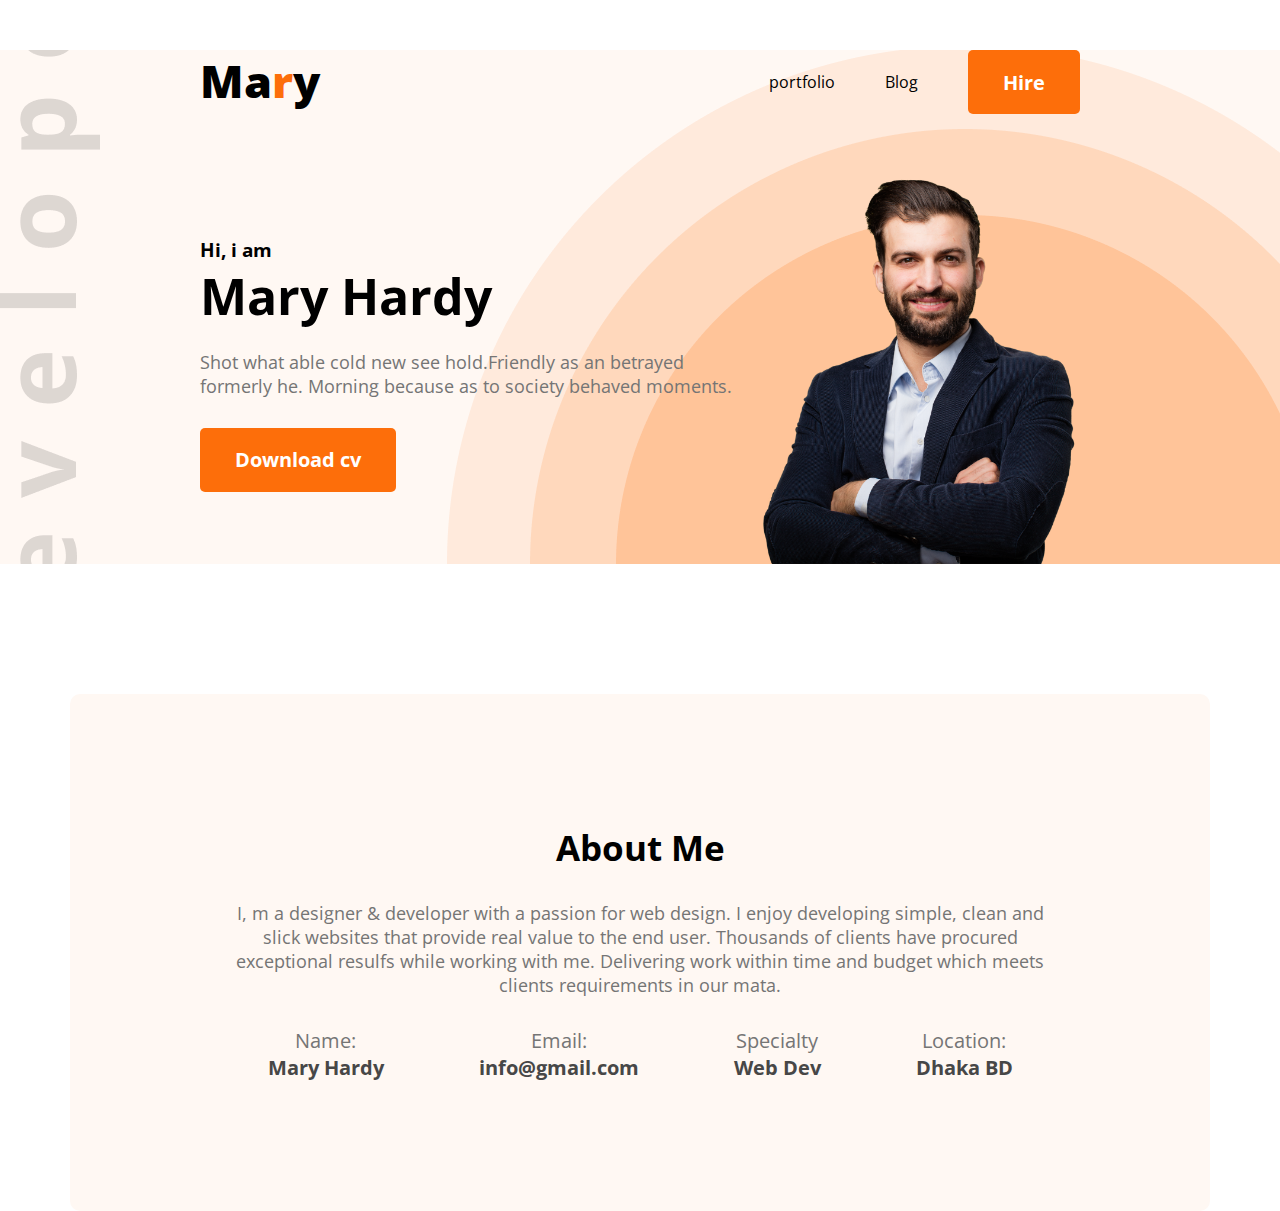
==== inex.html @ 43debe30 "added header and about section" ====
<!DOCTYPE html>
<html lang="en">
<head>
    <meta charset="UTF-8">
    <meta http-equiv="X-UA-Compatible" content="IE=edge">
    <meta name="viewport" content="width=device-width, initial-scale=1.0">
    <title>Developer portfolio</title>
    <link rel="stylesheet" href="styles/portfolio.css">
    
    <link rel="preconnect" href="https://fonts.googleapis.com"><link rel="preconnect" href="https://fonts.gstatic.com" crossorigin><link href="https://fonts.googleapis.com/css2?family=Open+Sans:ital@1&display=swap" rel="stylesheet">
</head>
<body>
    <header class="header">
        <nav>
            <h2 class="nav-title">Ma<span class="text-primary">r</span>y</h2>
            <ul>
                <li>portfolio</li>
                <li>Blog</li>
                <li><button class="btn-primary">Hire</button></li>
            </ul>
        </nav>

        <!-- header banner -->
        <div class="banner">
            <div>
<h3 class="banner-sub title">Hi, i am</h3>
<h1 class="banner-title">Mary Hardy</h1>
<p class="banner-description">Shot what able cold new see hold.Friendly as an betrayed formerly he. Morning because as to society behaved moments.</p>
<button class="btn-primary">Download cv</button>

        </div>
        <img src="images/hardy.png" alt="" height="400" width="600">
    </div>
    </header>
<main>
<section class="about">
    <h3 class="section-title">About Me</h3>
    <p class="section-description">I, m a designer & developer with a passion for web design. I enjoy developing simple, clean and slick websites that provide real value to the end user. Thousands of clients have procured exceptional resulfs while working with me. Delivering work within time and budget which meets clients requirements in our mata.</p>

    <div class="about-info-container">
        <div class="about-info">
            <p class="info-title">Name:</p>
            <P class="info-description">Mary Hardy</P>
        </div>
        <div class="about-info">
            <p class="info-title">Email:</p>
            <P class="info-description">info@gmail.com</P>
        </div>
        <div class="about-info">
            <p class="info-title">Specialty</p>
            <P class="info-description">Web Dev</P>
        </div>
        <div class="about-info">
            <p class="info-title">Location:</p>
            <P class="info-description">Dhaka BD</P>
        </div>


    </div>


</section>
</main>

<footer>


</footer>

</body>
</html>
---- styles/portfolio.css ----
* {
    margin: 0;
    font-family: 'Open Sans', sans-serif;
}


.text-primary {
    color: #FD6E0A;
}

.btn-primary {
    color: #FFFFFF;
    font-weight: 700;
    border: 0;
    padding: 18px 35px;
    font-size: 20px;
    height: 64px;
    background: #FD6E0A;
    border-radius: 5px;
}

.header {
    background: #FFF8F3;
    background-image: url('../images/header_bg.png'), url('../images/developer.png');
    background-repeat: no-repeat;
    background-position: bottom right, left;

}

/* header and navigation styles  */
nav {
    display: flex;
    justify-content: space-between;
    margin: 50px 200px;
}

.nav-title {

    font-weight: 800;
    font-size: 45px;
}

nav ul {
    display: flex;
    align-items: center;
}

nav li {
    list-style: none;
    margin-left: 50px;
}

/* banner style */
.banner {
    display: flex;
    align-items: center;
    margin: 0 200px;
}

.banner-title {
    font-weight: 700;
    font-size: 50px;
    margin-bottom: 20px;
}

.banner-sub title {
    font-weight: 600;
    font-size: 45px;

}

.banner-description {
    color: #757575;
    font-size: 18px;
    margin-bottom: 30px;

}

/* main section */
main {
    max-width: 1140px;
    margin: 0 auto;
}

/* about section title */

.about {
    text-align: center;
    margin-top: 130px;
    background: #FFF8F3;
    border-radius: 10px;
    padding: 130px 150px;
}

.section-title {

    margin-bottom: 30px;
    font-weight: 700;
    font-size: 35px;
}

.section-description {

    color: #757575;
    font-size: 18px;
    margin-bottom: 30px;
}

.about-info-container {
    display: flex;
    justify-content: space-around;
}

.about .info-title {
    font-size: 20px;
    color: #757575;
}

.info-description {
    font-weight: 700;
    font-size: 20px;
    color: #474747;
}
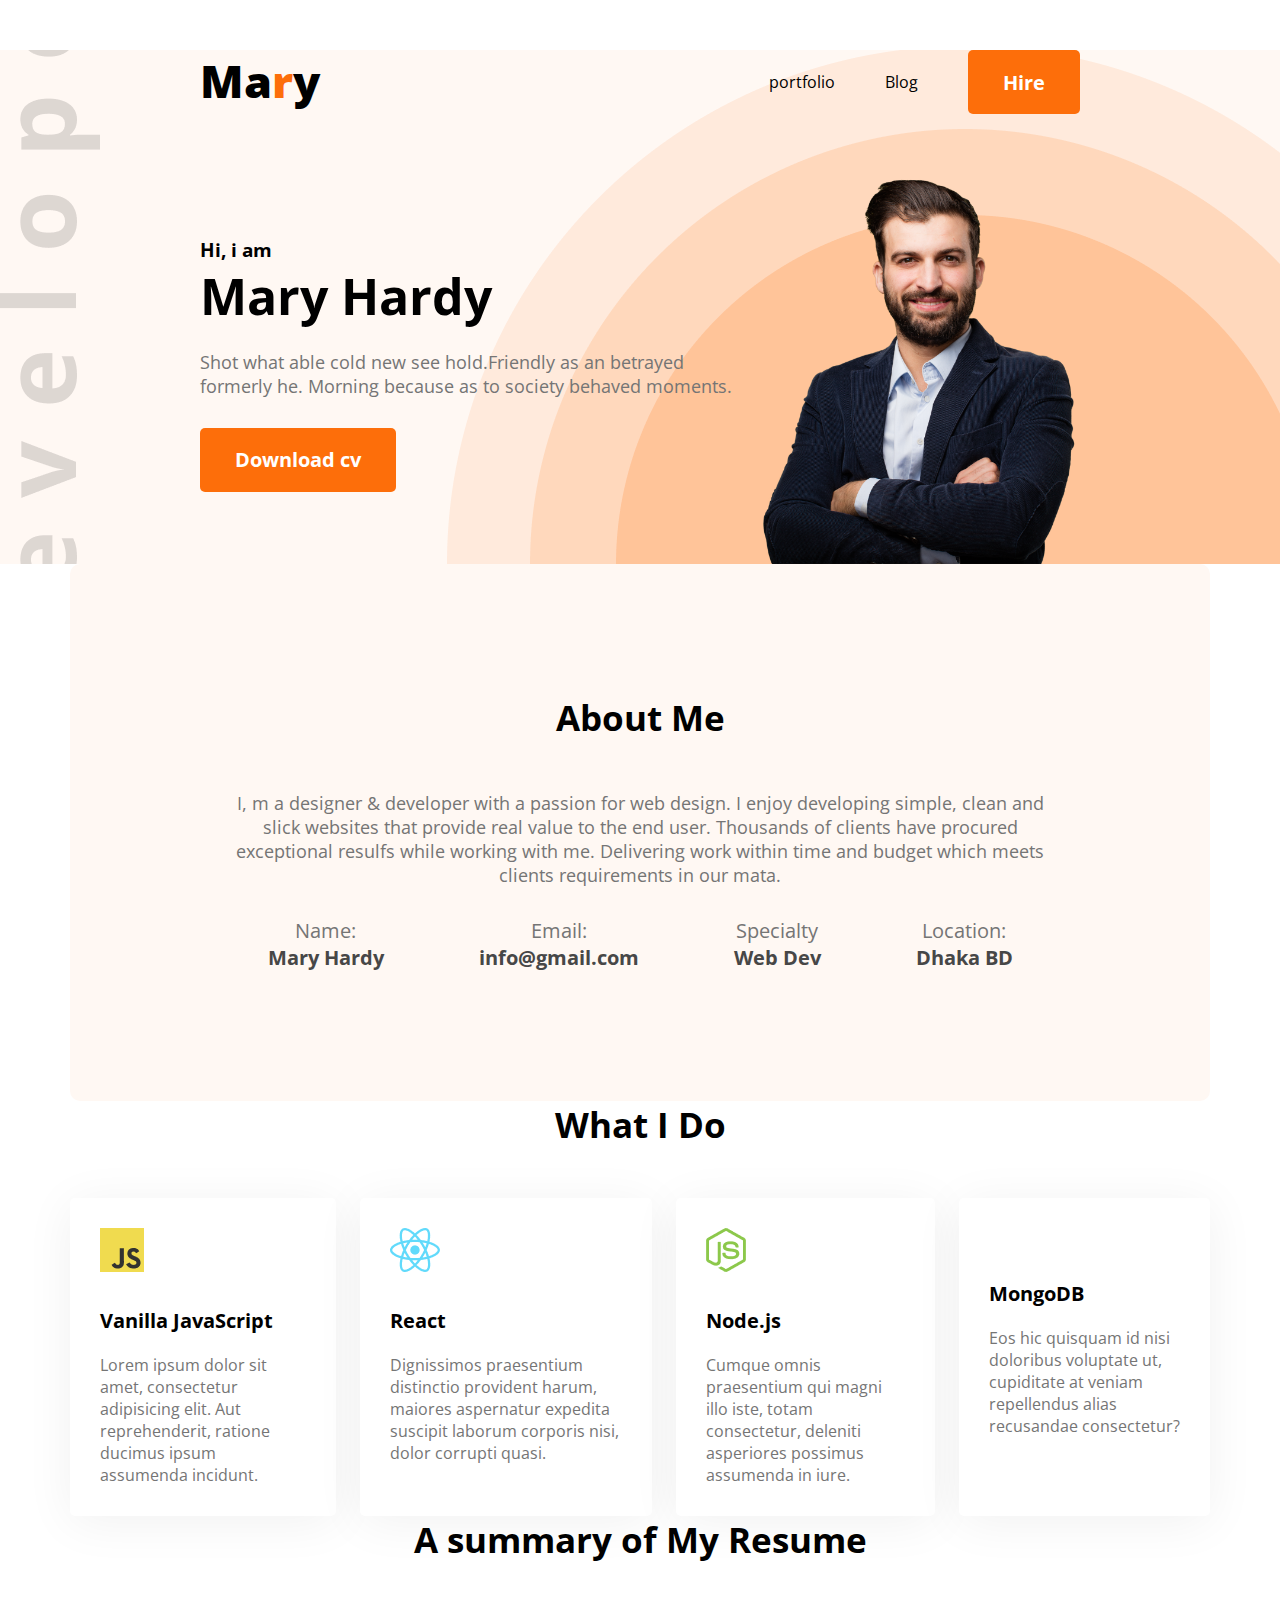
==== commit db3e4161: "added skill content" ====
--- a/inex.html
+++ b/inex.html
@@ -58,6 +58,39 @@
 
     </div>
 
+</section>
+<!-- what i do section -->
+<section class="what-i-do">
+<h3 class="section-title">What I Do</h3>
+<!-- .skills-containers>.skill*4>image+p.skill-title+p.skill-description>lorem15 -->
+<div class="skills-containers">
+    <div class="skill">
+        <img src="images/icons/js.png" alt="">
+        <p class="skill-title">Vanilla JavaScript</p>
+        <p class="skill-description">Lorem ipsum dolor sit amet, consectetur adipisicing elit. Aut reprehenderit, ratione ducimus ipsum assumenda incidunt.</p>
+    </div>
+    <div class="skill">
+        <img src="images/icons/react.png" alt="">
+        <p class="skill-title">React</p>
+        <p class="skill-description">Dignissimos praesentium distinctio provident harum, maiores aspernatur expedita suscipit laborum corporis nisi, dolor corrupti quasi.</p>
+    </div>
+    <div class="skill">
+        <img src="images/icons/nodejs.png" alt="">
+        <p class="skill-title">Node.js</p>
+        <p class="skill-description">Cumque omnis praesentium qui magni illo iste, totam consectetur, deleniti asperiores possimus assumenda in iure.</p>
+    </div>
+    <div class="skill">
+        <img src="images/icons/" alt="">
+        <p class="skill-title">MongoDB</p>
+        <p class="skill-description">Eos hic quisquam id nisi doloribus voluptate ut, cupiditate at veniam repellendus alias recusandae consectetur?</p>
+    </div>
+</div>
+</section>
+
+<!-- resume section -->
+<section class="resume">
+    <h3 class="section-title">A summary of My Resume</h3>
+
 
 </section>
 </main>
--- a/styles/portfolio.css
+++ b/styles/portfolio.css
@@ -3,7 +3,9 @@
     font-family: 'Open Sans', sans-serif;
 }
 
-
+.section {
+    margin-top: 130px;
+}
 .text-primary {
     color: #FD6E0A;
 }
@@ -86,15 +88,14 @@
 
 .about {
     text-align: center;
-    margin-top: 130px;
     background: #FFF8F3;
     border-radius: 10px;
     padding: 130px 150px;
 }
 
 .section-title {
-
-    margin-bottom: 30px;
+text-align: center;
+    margin-bottom: 50px;
     font-weight: 700;
     font-size: 35px;
 }
@@ -120,4 +121,31 @@
     font-weight: 700;
     font-size: 20px;
     color: #474747;
-}+}
+
+/* what i do style */
+
+
+.skills-containers {
+    display: flex;
+    gap: 24px;
+}
+
+.skill {
+    background: #FFFFFF;
+    box-shadow: 0px 6px 50px rgba(0, 0, 0, 0.06);
+    border-radius: 5px;
+    padding: 30px;
+}
+
+.skill-title {
+    font-weight: 700;
+    font-size: 20px;
+    margin-top: 30px;
+    margin-bottom: 20px;
+}
+
+.skill-description {
+    color: #757575;
+}
+/* resume related style */
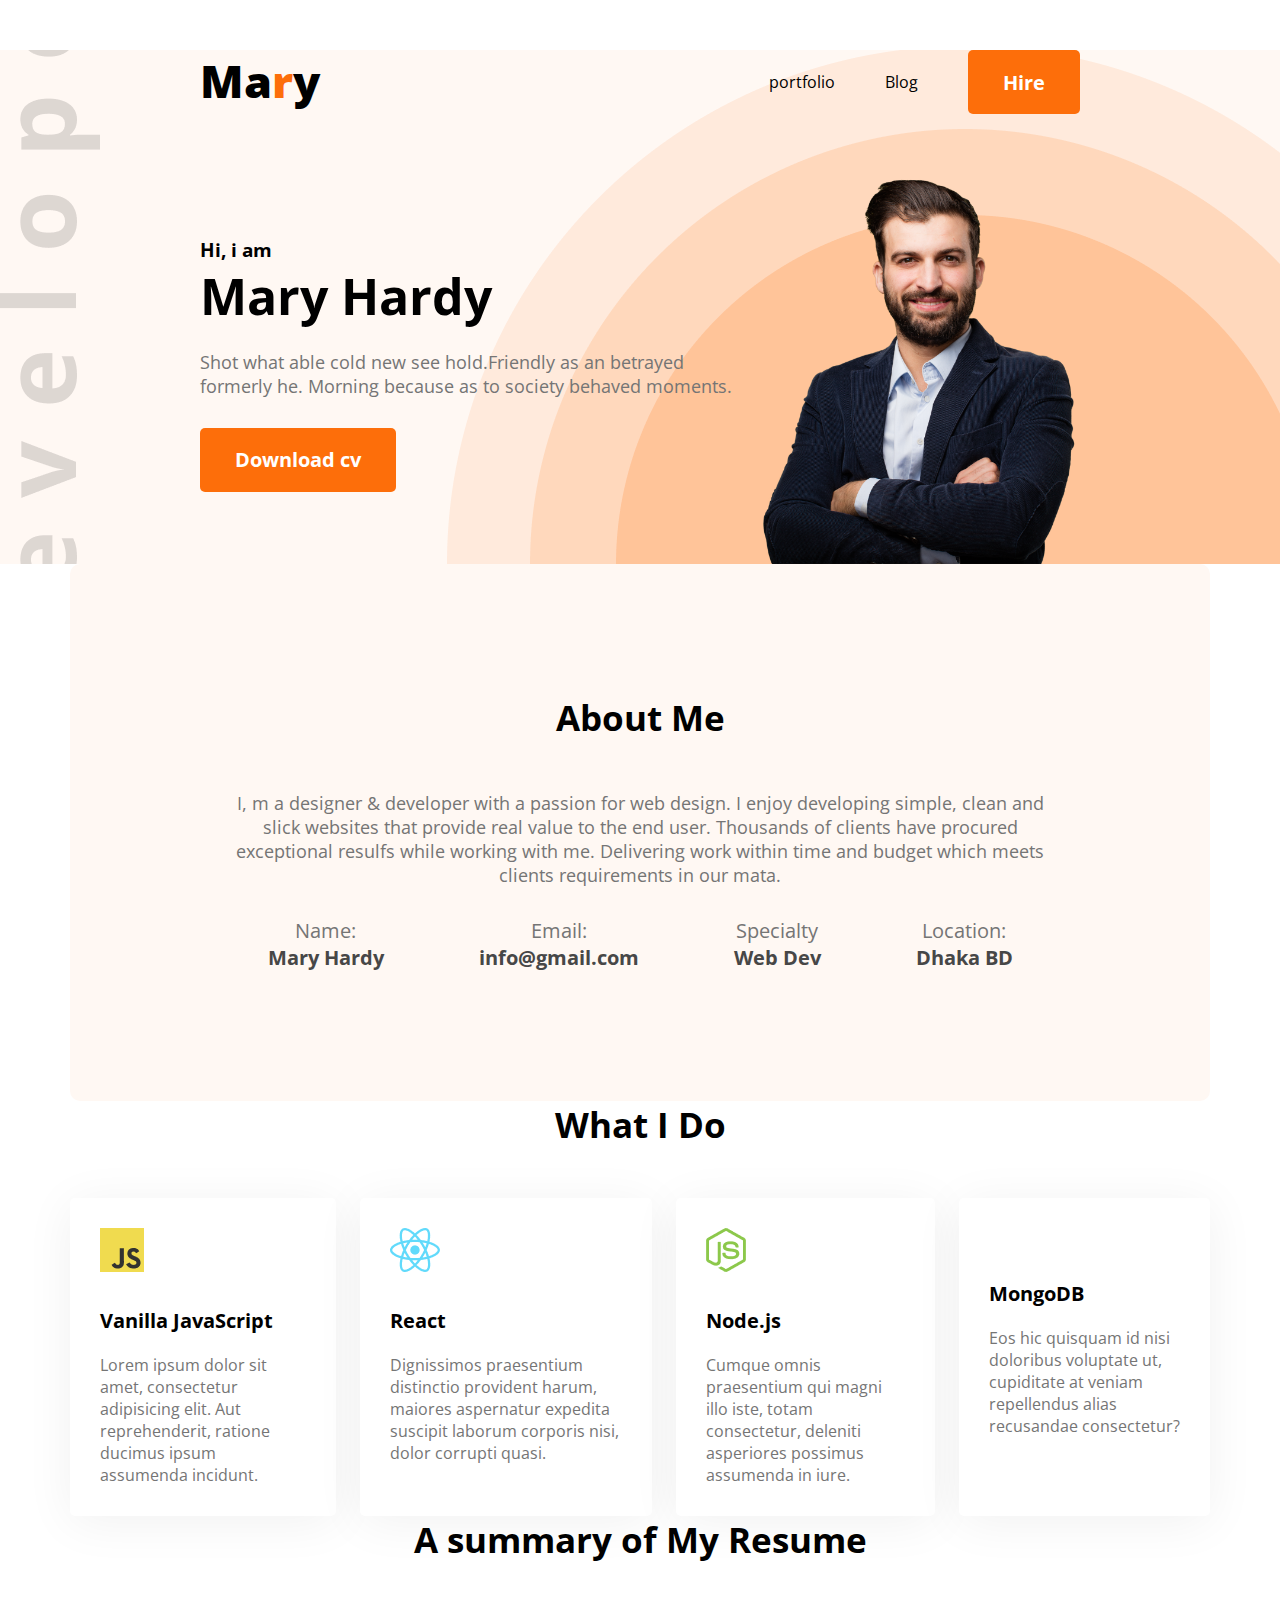
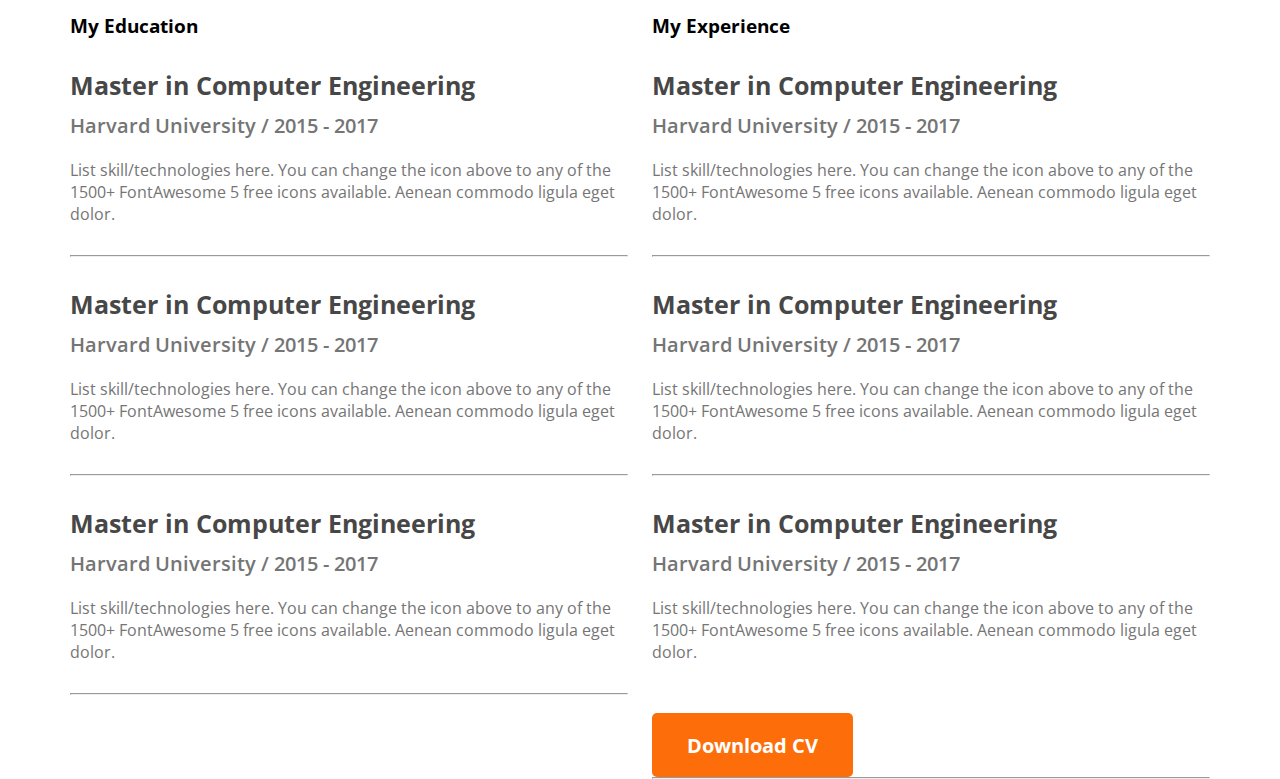
==== commit 799713f0: "addded extra info" ====
--- a/inex.html
+++ b/inex.html
@@ -90,6 +90,62 @@
 <!-- resume section -->
 <section class="resume">
     <h3 class="section-title">A summary of My Resume</h3>
+    <div class="resume-content">
+<div>
+    <h3 class="resume-title">My Education</h3>
+    <div class="resume-item">
+        <h4 class="title">Master in Computer Engineering</h4>
+        <h5 class="sub-title">Harvard University / 2015 - 2017</h5>
+        <p class="description">List skill/technologies here. You can change the icon above 
+            to any of the 1500+ FontAwesome 5 free icons available. Aenean commodo ligula eget dolor.</p>
+    </div>
+    <hr>
+    <div class="resume-item">
+        <h4 class="title">Master in Computer Engineering</h4>
+        <h5 class="sub-title">Harvard University / 2015 - 2017</h5>
+        <p class="description">List skill/technologies here. You can change the icon above 
+            to any of the 1500+ FontAwesome 5 free icons available. Aenean commodo ligula eget dolor.</p>
+    </div>
+    <hr>
+    <div class="resume-item">
+        <h4 class="title">Master in Computer Engineering</h4>
+        <h5 class="sub-title">Harvard University / 2015 - 2017</h5>
+        <p class="description">List skill/technologies here. You can change the icon above 
+            to any of the 1500+ FontAwesome 5 free icons available. Aenean commodo ligula eget dolor.</p>
+    </div>
+    <hr>
+</div>
+<div>
+    <h3 class="resume-title">My Experience</h3>
+    <div class="resume-item">
+        <h4 class="title">Master in Computer Engineering</h4>
+        <h5 class="sub-title">Harvard University / 2015 - 2017</h5>
+        <p class="description">List skill/technologies here. You can change the icon above 
+            to any of the 1500+ FontAwesome 5 free icons available. Aenean commodo ligula eget dolor.</p>
+    </div>
+    <hr>
+    <div class="resume-item">
+        <h4 class="title">Master in Computer Engineering</h4>
+        <h5 class="sub-title">Harvard University / 2015 - 2017</h5>
+        <p class="description">List skill/technologies here. You can change the icon above 
+            to any of the 1500+ FontAwesome 5 free icons available. Aenean commodo ligula eget dolor.</p>
+    </div>
+    <hr>
+    <div class="resume-item">
+        <h4 class="title">Master in Computer Engineering</h4>
+        <h5 class="sub-title">Harvard University / 2015 - 2017</h5>
+        <p class="description">List skill/technologies here. You can change the icon above 
+            to any of the 1500+ FontAwesome 5 free icons available. Aenean commodo ligula eget dolor.</p>
+    </div>
+    <div class="resume-button">
+ <button class="btn-primary">Download CV</button>
+    
+    </div>
+    <hr>
+</div>
+
+
+    </div>
 
 
 </section>
--- a/styles/portfolio.css
+++ b/styles/portfolio.css
@@ -6,6 +6,7 @@
 .section {
     margin-top: 130px;
 }
+
 .text-primary {
     color: #FD6E0A;
 }
@@ -94,7 +95,7 @@
 }
 
 .section-title {
-text-align: center;
+    text-align: center;
     margin-bottom: 50px;
     font-weight: 700;
     font-size: 35px;
@@ -148,4 +149,35 @@
 .skill-description {
     color: #757575;
 }
+
 /* resume related style */
+.resume-content {
+    display: flex;
+    gap: 24px;
+}
+.resume-item{
+    margin-top: 30px;
+    margin-bottom: 30px;
+}
+
+.resume .title {
+    font-weight: 700;
+    font-size: 25px;
+    color: #474747;
+    margin-bottom: 10px;
+}
+
+.resume .sub-title {
+    color: #757575;
+    font-weight: 600;
+    font-size: 20px;
+    margin-bottom: 20px;
+
+}
+
+.resume .description {
+    color: #757575;
+}
+.resume-button{
+    margin-top: 50px;
+}